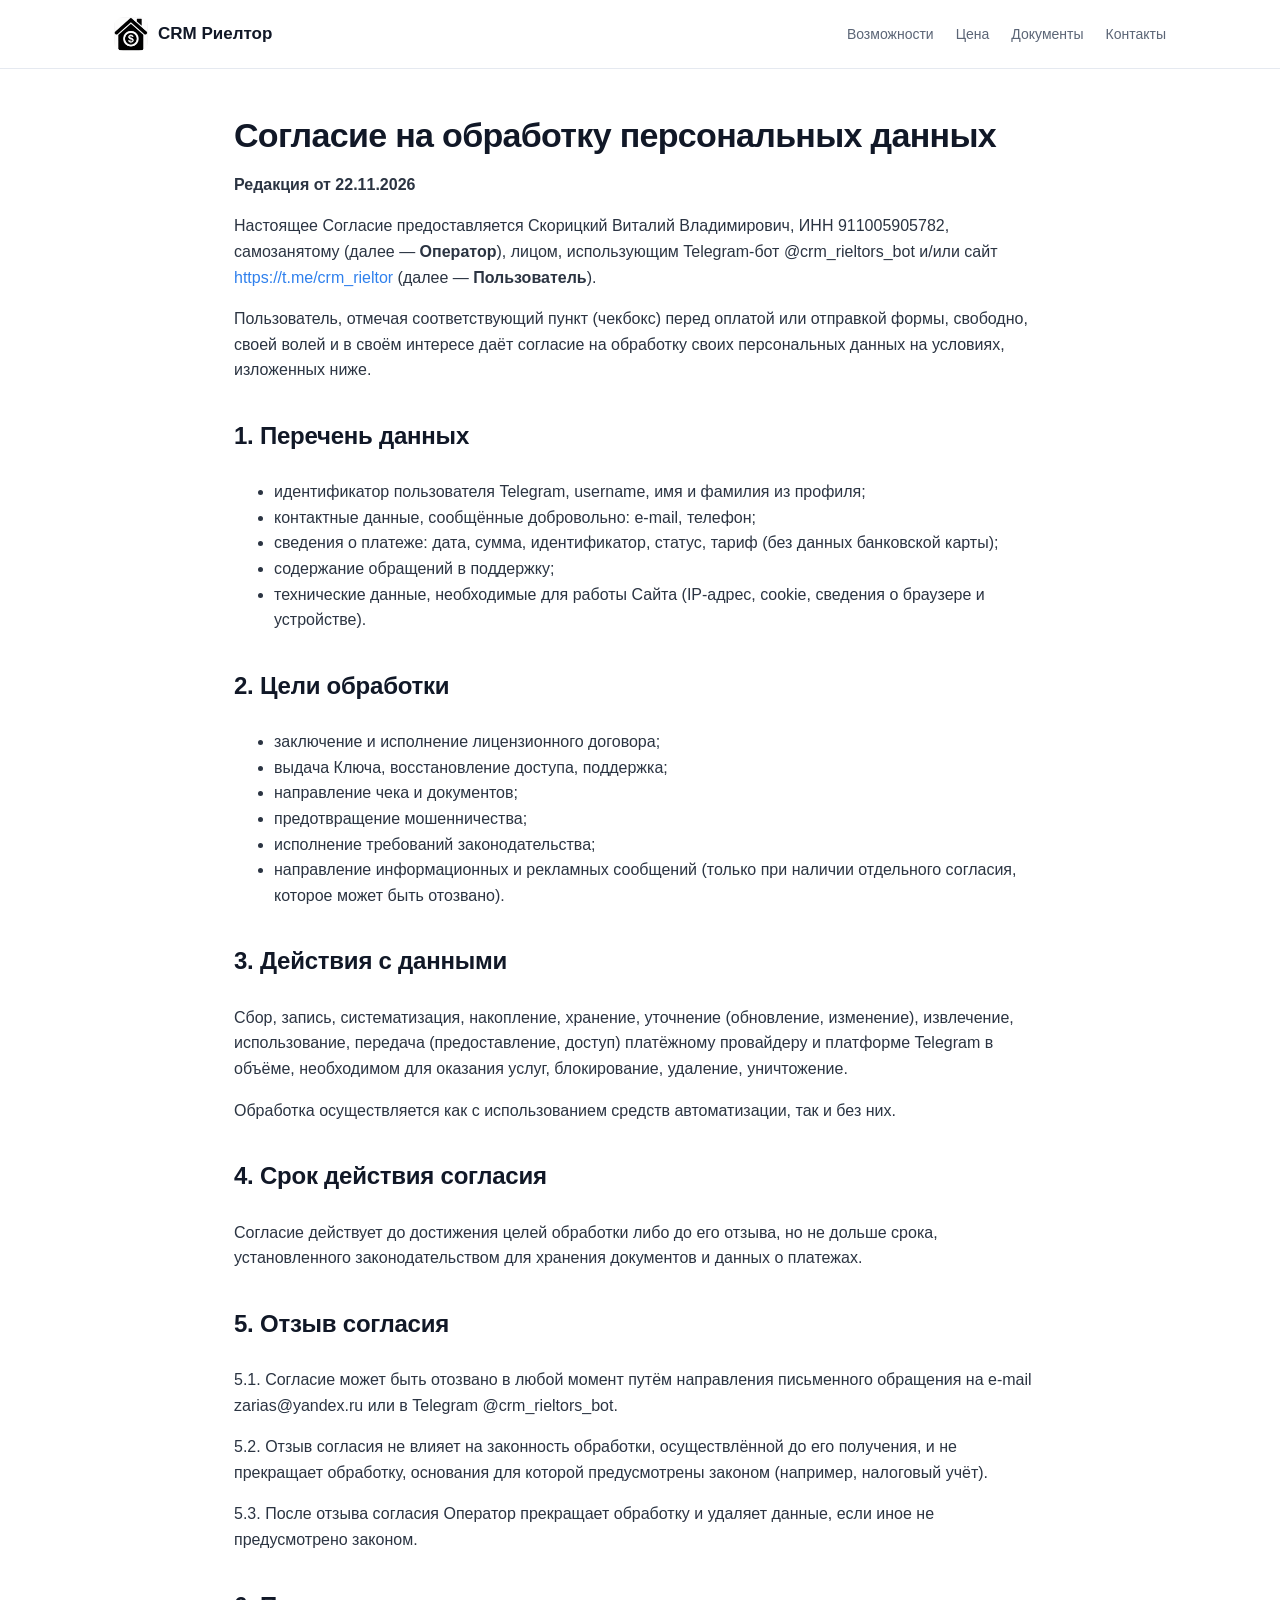
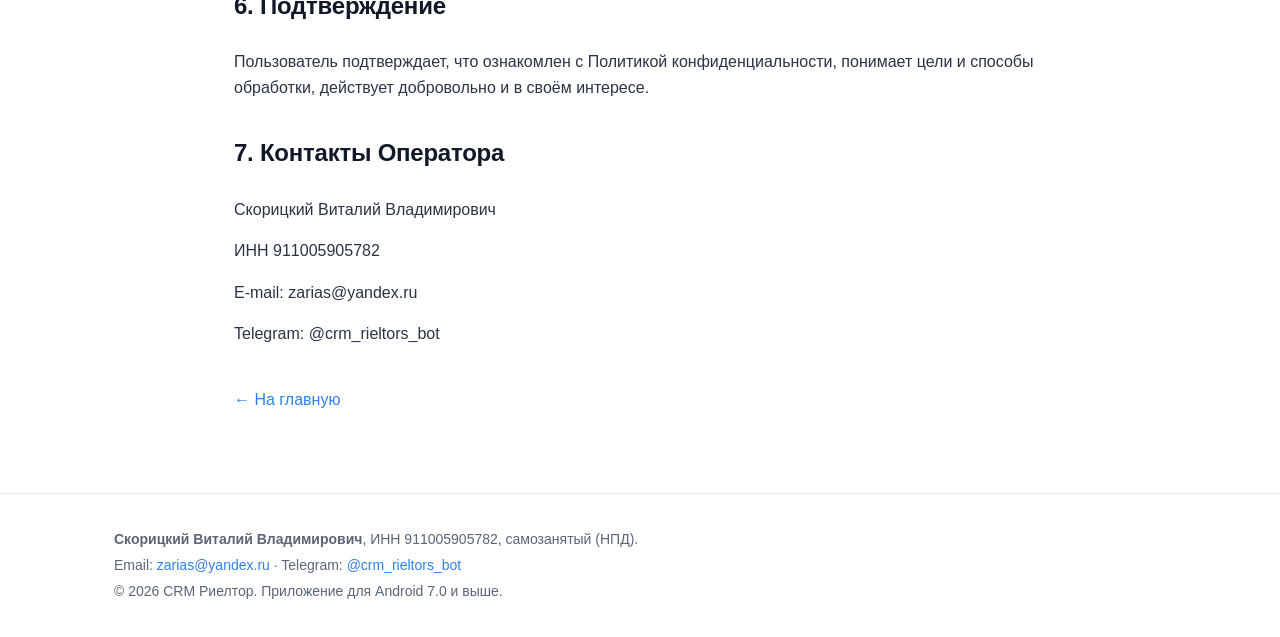
==== consent.html @ 5deac3bd "Сайт CRM Риелтор: лендинг и юридические документы" ====
<!doctype html>
<html lang="ru">
<head>
<meta charset="utf-8">
<meta name="viewport" content="width=device-width, initial-scale=1">
<title>Согласие на обработку персональных данных — CRM Риелтор</title>
<link rel="icon" href="icon.png">
<link rel="stylesheet" href="style.css">
</head>
<body>
<header class="site-header">
  <div class="wrap header-inner">
    <a class="brand" href="index.html"><img src="icon.png" alt=""> CRM Риелтор</a>
    <nav>
      <a href="index.html#features">Возможности</a>
      <a href="index.html#price">Цена</a>
      <a href="index.html#docs">Документы</a>
      <a href="index.html#contacts">Контакты</a>
    </nav>
  </div>
</header>
<main class="wrap legal">
<h1>Согласие на обработку персональных данных</h1>
<p><strong>Редакция от 22.11.2026</strong></p>
<p>Настоящее Согласие предоставляется Скорицкий Виталий Владимирович, ИНН 911005905782, самозанятому (далее — <strong>Оператор</strong>), лицом, использующим Telegram-бот @crm_rieltors_bot и/или сайт <a href="https://t.me/crm_rieltor">https://t.me/crm_rieltor</a> (далее — <strong>Пользователь</strong>).</p>
<p>Пользователь, отмечая соответствующий пункт (чекбокс) перед оплатой или отправкой формы, свободно, своей волей и в своём интересе даёт согласие на обработку своих персональных данных на условиях, изложенных ниже.</p>
<h2>1. Перечень данных</h2>
<ul>
<li>идентификатор пользователя Telegram, username, имя и фамилия из профиля;</li>
<li>контактные данные, сообщённые добровольно: e-mail, телефон;</li>
<li>сведения о платеже: дата, сумма, идентификатор, статус, тариф (без данных банковской карты);</li>
<li>содержание обращений в поддержку;</li>
<li>технические данные, необходимые для работы Сайта (IP-адрес, cookie, сведения о браузере и устройстве).</li>
</ul>
<h2>2. Цели обработки</h2>
<ul>
<li>заключение и исполнение лицензионного договора;</li>
<li>выдача Ключа, восстановление доступа, поддержка;</li>
<li>направление чека и документов;</li>
<li>предотвращение мошенничества;</li>
<li>исполнение требований законодательства;</li>
<li>направление информационных и рекламных сообщений (только при наличии отдельного согласия, которое может быть отозвано).</li>
</ul>
<h2>3. Действия с данными</h2>
<p>Сбор, запись, систематизация, накопление, хранение, уточнение (обновление, изменение), извлечение, использование, передача (предоставление, доступ) платёжному провайдеру и платформе Telegram в объёме, необходимом для оказания услуг, блокирование, удаление, уничтожение.</p>
<p>Обработка осуществляется как с использованием средств автоматизации, так и без них.</p>
<h2>4. Срок действия согласия</h2>
<p>Согласие действует до достижения целей обработки либо до его отзыва, но не дольше срока, установленного законодательством для хранения документов и данных о платежах.</p>
<h2>5. Отзыв согласия</h2>
<p>5.1. Согласие может быть отозвано в любой момент путём направления письменного обращения на e-mail zarias@yandex.ru или в Telegram @crm_rieltors_bot.</p>
<p>5.2. Отзыв согласия не влияет на законность обработки, осуществлённой до его получения, и не прекращает обработку, основания для которой предусмотрены законом (например, налоговый учёт).</p>
<p>5.3. После отзыва согласия Оператор прекращает обработку и удаляет данные, если иное не предусмотрено законом.</p>
<h2>6. Подтверждение</h2>
<p>Пользователь подтверждает, что ознакомлен с Политикой конфиденциальности, понимает цели и способы обработки, действует добровольно и в своём интересе.</p>
<h2>7. Контакты Оператора</h2>
<p>Скорицкий Виталий Владимирович</p>
<p>ИНН 911005905782</p>
<p>E-mail: zarias@yandex.ru</p>
<p>Telegram: @crm_rieltors_bot</p>
<p class="back"><a href="index.html">← На главную</a></p>
</main>
<footer class="site-footer">
  <div class="wrap">
    <p><strong>Скорицкий Виталий Владимирович</strong>, ИНН 911005905782, самозанятый (НПД).</p>
    <p>Email: <a href="mailto:zarias@yandex.ru">zarias@yandex.ru</a> · Telegram: <a href="https://t.me/crm_rieltors_bot">@crm_rieltors_bot</a></p>
    <p>© 2026 CRM Риелтор. Приложение для Android 7.0 и выше.</p>
  </div>
</footer>
</body>
</html>
---- style.css ----
:root {
  --bg: #ffffff;
  --tint: #f4f8ff;
  --text: #111827;
  --muted: #5b6576;
  --line: #e5e9f0;
  --accent: #2f80ed;
  --accent-dark: #1f66c9;
  --radius: 18px;
}
* { box-sizing: border-box; }
html { scroll-behavior: smooth; }
body {
  margin: 0;
  color: var(--text);
  background: var(--bg);
  font-family: -apple-system, BlinkMacSystemFont, "Segoe UI", Roboto, Arial, sans-serif;
  line-height: 1.6;
}
a { color: var(--accent); text-decoration: none; }
a:hover { text-decoration: underline; }
.wrap { max-width: 1100px; margin: 0 auto; padding: 0 24px; }
.site-header {
  position: sticky; top: 0; z-index: 20;
  background: rgba(255,255,255,.92);
  backdrop-filter: blur(10px);
  border-bottom: 1px solid var(--line);
}
.header-inner { display: flex; align-items: center; justify-content: space-between; height: 68px; gap: 24px; }
.brand { display: flex; align-items: center; gap: 10px; font-weight: 800; color: var(--text); font-size: 17px; }
.brand img { width: 34px; height: 34px; border-radius: 9px; }
nav { display: flex; gap: 22px; flex-wrap: wrap; }
nav a { color: var(--muted); font-size: 14px; }
nav a:hover { color: var(--accent); }
.hero { background: linear-gradient(180deg, #eef5ff 0%, #ffffff 100%); padding: 72px 0 64px; }
.hero-grid { display: grid; grid-template-columns: 1.15fr .85fr; gap: 48px; align-items: center; }
.eyebrow { display: inline-block; color: var(--accent); font-weight: 700; font-size: 13px; letter-spacing: .08em; text-transform: uppercase; margin-bottom: 14px; }
h1 { font-size: 48px; line-height: 1.08; margin: 0 0 18px; letter-spacing: -0.02em; }
.lead { font-size: 19px; color: var(--muted); margin: 0 0 24px; max-width: 620px; }
.actions { display: flex; gap: 12px; flex-wrap: wrap; margin-bottom: 16px; }
.btn { display: inline-block; background: var(--accent); color: #fff; padding: 14px 22px; border-radius: 12px; font-weight: 700; font-size: 15px; }
.btn:hover { background: var(--accent-dark); text-decoration: none; }
.btn.ghost { background: #fff; color: var(--accent); border: 1px solid #cfe0ff; }
.btn.full { display: block; text-align: center; }
.note { color: var(--muted); font-size: 14px; }
.phone { justify-self: center; }
.phone img { width: 290px; max-width: 100%; border-radius: 30px; border: 8px solid #10151c; box-shadow: 0 24px 60px rgba(17,24,39,.22); display: block; }
.section { padding: 64px 0; }
.section.tinted { background: var(--tint); }
h2 { font-size: 32px; margin: 0 0 24px; letter-spacing: -0.01em; }
.features { display: grid; grid-template-columns: repeat(3, 1fr); gap: 18px; }
.feature { background: #fff; border: 1px solid var(--line); border-radius: var(--radius); padding: 22px; }
.feature .num { color: var(--accent); font-weight: 800; font-size: 13px; letter-spacing: .08em; }
.feature h3 { font-size: 18px; margin: 8px 0 6px; }
.feature p { margin: 0; color: var(--muted); font-size: 15px; }
.price-grid { display: grid; grid-template-columns: 1.2fr .8fr; gap: 48px; align-items: center; }
.price-card { background: #fff; border: 2px solid #cfe0ff; border-radius: 24px; padding: 28px; box-shadow: 0 20px 50px rgba(47,128,237,.12); }
.price { font-size: 54px; font-weight: 800; letter-spacing: -0.03em; }
.price-sub { color: var(--muted); margin-bottom: 14px; }
.price-card ul { margin: 0 0 18px; padding-left: 20px; color: var(--muted); }
.steps { padding-left: 22px; }
.steps li { margin-bottom: 14px; font-size: 17px; }
.docs { list-style: none; padding: 0; margin: 0; display: grid; gap: 10px; }
.docs a { display: block; background: #fff; border: 1px solid var(--line); border-radius: 12px; padding: 14px 18px; font-weight: 600; }
.legal { max-width: 860px; padding-top: 48px; padding-bottom: 64px; }
.legal h1 { font-size: 34px; }
.legal h2 { font-size: 24px; margin-top: 34px; }
.legal h3 { font-size: 19px; margin-top: 26px; }
.legal p, .legal li { color: #2b3442; font-size: 16px; }
.legal hr { border: 0; border-top: 1px solid var(--line); margin: 28px 0; }
.back { margin-top: 40px; }
.site-footer { border-top: 1px solid var(--line); padding: 30px 0; color: var(--muted); font-size: 14px; }
.site-footer p { margin: 4px 0; }
@media (max-width: 860px) {
  .hero-grid, .price-grid { grid-template-columns: 1fr; }
  .features { grid-template-columns: 1fr 1fr; }
  h1 { font-size: 36px; }
  .phone img { width: 230px; }
}
@media (max-width: 560px) {
  .features { grid-template-columns: 1fr; }
  nav { display: none; }
  h1 { font-size: 30px; }
  h2 { font-size: 26px; }
  .section { padding: 44px 0; }
}
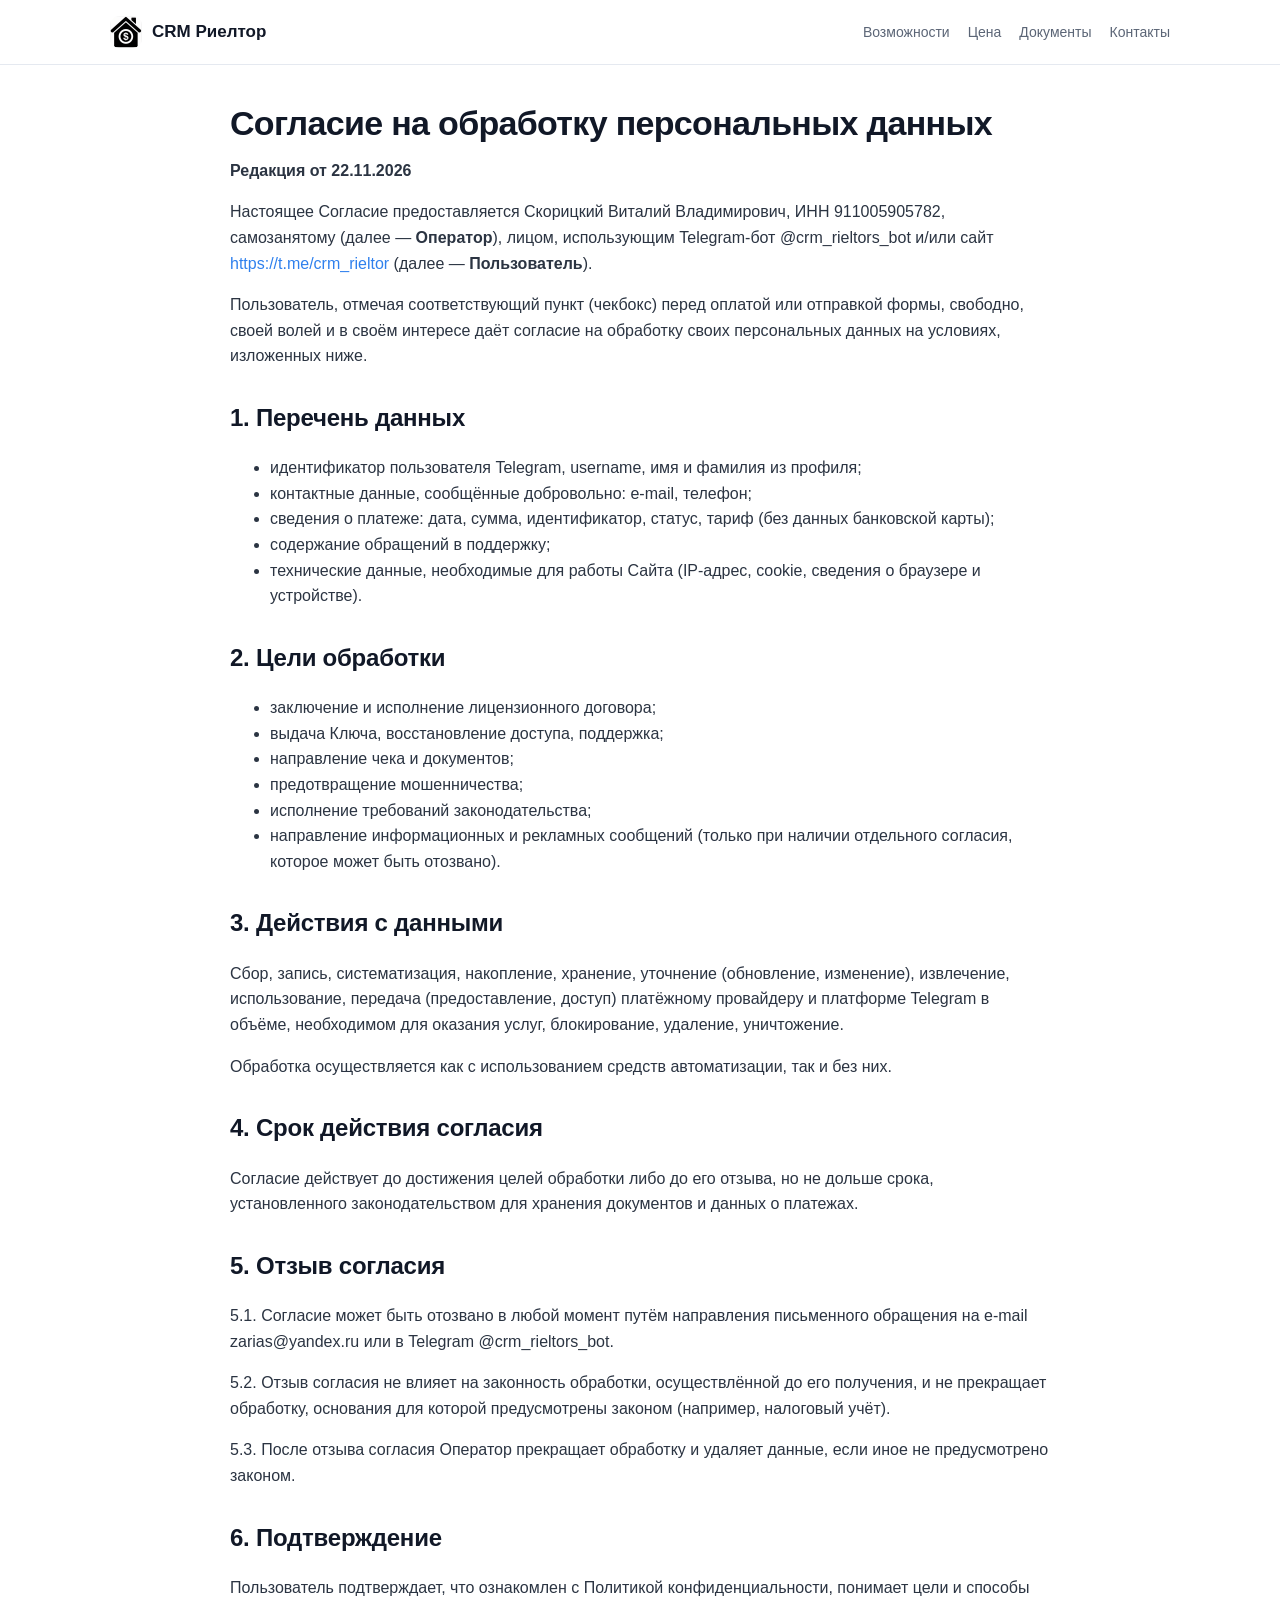
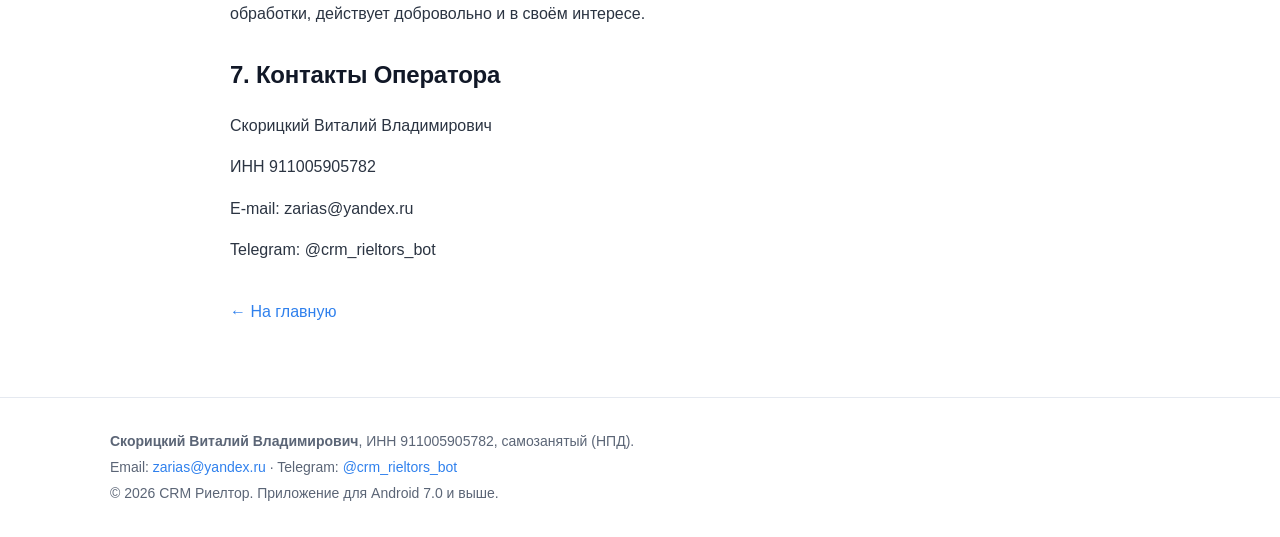
==== commit 50c009a5: "feat: слайды подняты над блоком возможностей, версия css в ссылке" ====
--- a/consent.html
+++ b/consent.html
@@ -5,7 +5,7 @@
 <meta name="viewport" content="width=device-width, initial-scale=1">
 <title>Согласие на обработку персональных данных — CRM Риелтор</title>
 <link rel="icon" href="icon.png">
-<link rel="stylesheet" href="style.css">
+<link rel="stylesheet" href="style.css?v=3">
 </head>
 <body>
 <header class="site-header">
--- a/style.css
+++ b/style.css
@@ -6,81 +6,222 @@
   --line: #e5e9f0;
   --accent: #2f80ed;
   --accent-dark: #1f66c9;
+  --accent-soft: #eaf2ff;
   --radius: 18px;
-}
+  --shadow: 0 18px 40px rgba(17, 24, 39, .08);
+}
+
 * { box-sizing: border-box; }
-html { scroll-behavior: smooth; }
+html { scroll-behavior: smooth; -webkit-text-size-adjust: 100%; }
 body {
   margin: 0;
   color: var(--text);
   background: var(--bg);
   font-family: -apple-system, BlinkMacSystemFont, "Segoe UI", Roboto, Arial, sans-serif;
   line-height: 1.6;
-}
+  overflow-x: hidden;
+}
+img { max-width: 100%; height: auto; }
 a { color: var(--accent); text-decoration: none; }
 a:hover { text-decoration: underline; }
-.wrap { max-width: 1100px; margin: 0 auto; padding: 0 24px; }
+
+.wrap { width: 100%; max-width: 1100px; margin: 0 auto; padding: 0 20px; }
+section[id] { scroll-margin-top: 72px; }
+
+/* Шапка */
 .site-header {
   position: sticky; top: 0; z-index: 20;
-  background: rgba(255,255,255,.92);
+  background: rgba(255, 255, 255, .94);
   backdrop-filter: blur(10px);
   border-bottom: 1px solid var(--line);
 }
-.header-inner { display: flex; align-items: center; justify-content: space-between; height: 68px; gap: 24px; }
-.brand { display: flex; align-items: center; gap: 10px; font-weight: 800; color: var(--text); font-size: 17px; }
-.brand img { width: 34px; height: 34px; border-radius: 9px; }
-nav { display: flex; gap: 22px; flex-wrap: wrap; }
+.header-inner {
+  display: flex; align-items: center; justify-content: space-between;
+  gap: 20px; min-height: 64px; padding-top: 8px; padding-bottom: 8px;
+}
+.brand {
+  display: flex; align-items: center; gap: 10px;
+  font-weight: 800; color: var(--text); font-size: 17px; white-space: nowrap;
+}
+.brand img { width: 32px; height: 32px; border-radius: 9px; }
+nav { display: flex; gap: 18px; flex-wrap: wrap; justify-content: flex-end; }
 nav a { color: var(--muted); font-size: 14px; }
-nav a:hover { color: var(--accent); }
-.hero { background: linear-gradient(180deg, #eef5ff 0%, #ffffff 100%); padding: 72px 0 64px; }
-.hero-grid { display: grid; grid-template-columns: 1.15fr .85fr; gap: 48px; align-items: center; }
-.eyebrow { display: inline-block; color: var(--accent); font-weight: 700; font-size: 13px; letter-spacing: .08em; text-transform: uppercase; margin-bottom: 14px; }
-h1 { font-size: 48px; line-height: 1.08; margin: 0 0 18px; letter-spacing: -0.02em; }
-.lead { font-size: 19px; color: var(--muted); margin: 0 0 24px; max-width: 620px; }
-.actions { display: flex; gap: 12px; flex-wrap: wrap; margin-bottom: 16px; }
-.btn { display: inline-block; background: var(--accent); color: #fff; padding: 14px 22px; border-radius: 12px; font-weight: 700; font-size: 15px; }
+nav a:hover { color: var(--accent); text-decoration: none; }
+
+/* Первый экран */
+.hero {
+  background: linear-gradient(180deg, #eef5ff 0%, #ffffff 100%);
+  padding: clamp(36px, 7vw, 72px) 0 clamp(32px, 6vw, 64px);
+}
+.hero-grid { display: grid; grid-template-columns: 1.15fr .85fr; gap: clamp(24px, 5vw, 48px); align-items: center; }
+.eyebrow {
+  display: inline-block; color: var(--accent); font-weight: 700; font-size: 12px;
+  letter-spacing: .08em; text-transform: uppercase; margin-bottom: 12px;
+}
+h1 { font-size: clamp(27px, 5.2vw, 48px); line-height: 1.08; margin: 0 0 16px; letter-spacing: -0.02em; }
+h2 { font-size: clamp(22px, 3.4vw, 32px); margin: 0 0 18px; letter-spacing: -0.01em; }
+.lead { font-size: clamp(16px, 2.2vw, 19px); color: var(--muted); margin: 0 0 22px; max-width: 640px; }
+.note { color: var(--muted); font-size: 14px; }
+
+.actions { display: flex; gap: 12px; flex-wrap: wrap; margin: 22px 0 14px; }
+.btn {
+  display: inline-flex; align-items: center; justify-content: center;
+  background: var(--accent); color: #fff; padding: 14px 22px; border-radius: 12px;
+  font-weight: 700; font-size: 15px; min-height: 48px; border: 1px solid transparent;
+  transition: background .15s ease, transform .15s ease;
+}
 .btn:hover { background: var(--accent-dark); text-decoration: none; }
-.btn.ghost { background: #fff; color: var(--accent); border: 1px solid #cfe0ff; }
-.btn.full { display: block; text-align: center; }
-.note { color: var(--muted); font-size: 14px; }
+.btn:active { transform: translateY(1px); }
+.btn.ghost { background: #fff; color: var(--accent); border-color: #cfe0ff; }
+.btn.ghost:hover { background: var(--accent-soft); }
+.btn.full { display: flex; width: 100%; }
+
 .phone { justify-self: center; }
-.phone img { width: 290px; max-width: 100%; border-radius: 30px; border: 8px solid #10151c; box-shadow: 0 24px 60px rgba(17,24,39,.22); display: block; }
-.section { padding: 64px 0; }
+.phone img {
+  display: block; width: 290px; max-width: 100%;
+  border-radius: 30px; border: 8px solid #10151c;
+  box-shadow: 0 24px 60px rgba(17, 24, 39, .22);
+}
+
+/* Секции */
+.section { padding: clamp(36px, 6vw, 64px) 0; }
 .section.tinted { background: var(--tint); }
-h2 { font-size: 32px; margin: 0 0 24px; letter-spacing: -0.01em; }
-.features { display: grid; grid-template-columns: repeat(3, 1fr); gap: 18px; }
-.feature { background: #fff; border: 1px solid var(--line); border-radius: var(--radius); padding: 22px; }
+.subhead { font-size: clamp(18px, 2.6vw, 22px); margin: 34px 0 14px; }
+
+/* Карточки возможностей */
+.features { display: grid; grid-template-columns: repeat(auto-fit, minmax(250px, 1fr)); gap: 16px; }
+.feature {
+  background: #fff; border: 1px solid var(--line); border-radius: var(--radius);
+  padding: 20px; transition: box-shadow .18s ease, transform .18s ease;
+}
+.feature:hover { box-shadow: var(--shadow); transform: translateY(-2px); }
 .feature .num { color: var(--accent); font-weight: 800; font-size: 13px; letter-spacing: .08em; }
-.feature h3 { font-size: 18px; margin: 8px 0 6px; }
+.feature h3 { font-size: 18px; margin: 6px 0 6px; }
 .feature p { margin: 0; color: var(--muted); font-size: 15px; }
-.price-grid { display: grid; grid-template-columns: 1.2fr .8fr; gap: 48px; align-items: center; }
-.price-card { background: #fff; border: 2px solid #cfe0ff; border-radius: 24px; padding: 28px; box-shadow: 0 20px 50px rgba(47,128,237,.12); }
-.price { font-size: 54px; font-weight: 800; letter-spacing: -0.03em; }
+
+/* Подробные блоки */
+.details { display: grid; grid-template-columns: repeat(auto-fit, minmax(320px, 1fr)); gap: 16px; }
+.card {
+  background: #fff; border: 1px solid var(--line); border-radius: var(--radius);
+  padding: 22px;
+}
+.card h4 { font-size: 18px; margin: 0 0 10px; }
+.card ul { margin: 0; padding-left: 20px; color: var(--muted); font-size: 15px; }
+.card li { margin-bottom: 8px; }
+.card li:last-child { margin-bottom: 0; }
+
+/* Воронка */
+.funnel {
+  list-style: none; margin: 0; padding: 0;
+  display: grid; grid-template-columns: repeat(auto-fit, minmax(170px, 1fr)); gap: 14px;
+}
+.funnel li {
+  background: #fff; border: 1px solid var(--line); border-radius: 16px; padding: 18px;
+  position: relative;
+}
+.fnum {
+  display: inline-flex; align-items: center; justify-content: center;
+  width: 28px; height: 28px; border-radius: 50%;
+  background: var(--accent-soft); color: var(--accent);
+  font-weight: 800; font-size: 14px; margin-bottom: 10px;
+}
+.funnel strong { display: block; font-size: 17px; margin-bottom: 4px; }
+.funnel p { margin: 0; color: var(--muted); font-size: 14px; }
+
+/* Чек-лист */
+.checklist {
+  list-style: none; counter-reset: check; margin: 0; padding: 0;
+  display: grid; grid-template-columns: repeat(auto-fit, minmax(260px, 1fr)); gap: 10px;
+}
+.checklist li {
+  counter-increment: check;
+  display: flex; align-items: flex-start; gap: 10px;
+  background: #fff; border: 1px solid var(--line); border-radius: 12px;
+  padding: 12px 14px; font-size: 15px;
+}
+.checklist li::before {
+  content: counter(check);
+  flex: 0 0 auto;
+  display: inline-flex; align-items: center; justify-content: center;
+  width: 24px; height: 24px; border-radius: 50%;
+  background: var(--accent); color: #fff; font-size: 12px; font-weight: 700;
+}
+
+/* Слайды */
+.slides {
+  display: flex; gap: 14px; overflow-x: auto; padding: 4px 4px 14px;
+  scroll-snap-type: x mandatory; -webkit-overflow-scrolling: touch;
+  scrollbar-width: thin;
+}
+.slide {
+  flex: 0 0 auto; width: clamp(220px, 62vw, 300px);
+  scroll-snap-align: start; border-radius: 16px; overflow: hidden;
+  border: 1px solid var(--line); background: #fff;
+  box-shadow: 0 10px 24px rgba(17, 24, 39, .08);
+}
+.slide img { display: block; width: 100%; }
+.slide:hover { text-decoration: none; }
+
+/* Шаги и документы */
+.steps { padding-left: 22px; margin: 0 0 14px; }
+.steps li { margin-bottom: 12px; font-size: 16px; }
+.docs { list-style: none; padding: 0; margin: 0; display: grid; gap: 10px; }
+.docs a {
+  display: block; background: #fff; border: 1px solid var(--line);
+  border-radius: 12px; padding: 14px 18px; font-weight: 600;
+}
+.docs a:hover { border-color: #cfe0ff; text-decoration: none; }
+
+/* Цена */
+.price-grid { display: grid; grid-template-columns: 1.2fr .8fr; gap: clamp(24px, 5vw, 48px); align-items: center; }
+.price-card {
+  background: #fff; border: 2px solid #cfe0ff; border-radius: 24px; padding: 28px;
+  box-shadow: 0 20px 50px rgba(47, 128, 237, .12);
+}
+.price { font-size: clamp(38px, 6vw, 54px); font-weight: 800; letter-spacing: -0.03em; }
 .price-sub { color: var(--muted); margin-bottom: 14px; }
 .price-card ul { margin: 0 0 18px; padding-left: 20px; color: var(--muted); }
-.steps { padding-left: 22px; }
-.steps li { margin-bottom: 14px; font-size: 17px; }
-.docs { list-style: none; padding: 0; margin: 0; display: grid; gap: 10px; }
-.docs a { display: block; background: #fff; border: 1px solid var(--line); border-radius: 12px; padding: 14px 18px; font-weight: 600; }
-.legal { max-width: 860px; padding-top: 48px; padding-bottom: 64px; }
-.legal h1 { font-size: 34px; }
-.legal h2 { font-size: 24px; margin-top: 34px; }
-.legal h3 { font-size: 19px; margin-top: 26px; }
-.legal p, .legal li { color: #2b3442; font-size: 16px; }
-.legal hr { border: 0; border-top: 1px solid var(--line); margin: 28px 0; }
-.back { margin-top: 40px; }
-.site-footer { border-top: 1px solid var(--line); padding: 30px 0; color: var(--muted); font-size: 14px; }
+
+/* Юридические страницы */
+.legal { max-width: 860px; padding-top: 40px; padding-bottom: 56px; }
+.legal h1 { font-size: clamp(24px, 4.4vw, 34px); }
+.legal h2 { font-size: clamp(20px, 3vw, 24px); margin-top: 30px; }
+.legal h3 { font-size: 19px; margin-top: 24px; }
+.legal p, .legal li { color: #2b3442; font-size: 16px; overflow-wrap: break-word; }
+.legal hr { border: 0; border-top: 1px solid var(--line); margin: 26px 0; }
+.legal table { width: 100%; border-collapse: collapse; display: block; overflow-x: auto; }
+.back { margin-top: 36px; }
+
+/* Подвал */
+.site-footer { border-top: 1px solid var(--line); padding: 28px 0; color: var(--muted); font-size: 14px; }
 .site-footer p { margin: 4px 0; }
-@media (max-width: 860px) {
+
+/* Планшеты и телефоны */
+@media (max-width: 900px) {
   .hero-grid, .price-grid { grid-template-columns: 1fr; }
-  .features { grid-template-columns: 1fr 1fr; }
-  h1 { font-size: 36px; }
-  .phone img { width: 230px; }
-}
+  .hero-grid { gap: 28px; }
+  .phone img { width: min(260px, 60vw); }
+  .price-card { max-width: 420px; }
+}
+
+@media (max-width: 760px) {
+  .header-inner { flex-wrap: wrap; gap: 6px; padding-top: 10px; padding-bottom: 8px; }
+  nav {
+    width: 100%; gap: 6px 14px; flex-wrap: wrap;
+    justify-content: flex-start; padding-bottom: 2px;
+  }
+  nav a { font-size: 13px; line-height: 1.9; }
+  section[id] { scroll-margin-top: 112px; }
+}
+
 @media (max-width: 560px) {
-  .features { grid-template-columns: 1fr; }
-  nav { display: none; }
-  h1 { font-size: 30px; }
-  h2 { font-size: 26px; }
-  .section { padding: 44px 0; }
-}
+  .wrap { padding: 0 16px; }
+  .actions { flex-direction: column; }
+  .actions .btn { width: 100%; }
+  .details { grid-template-columns: 1fr; }
+  .card { padding: 18px; }
+  .feature { padding: 18px; }
+  .steps li { font-size: 15px; }
+  .price-card { padding: 22px; }
+  .slide { width: 78vw; }
+}
